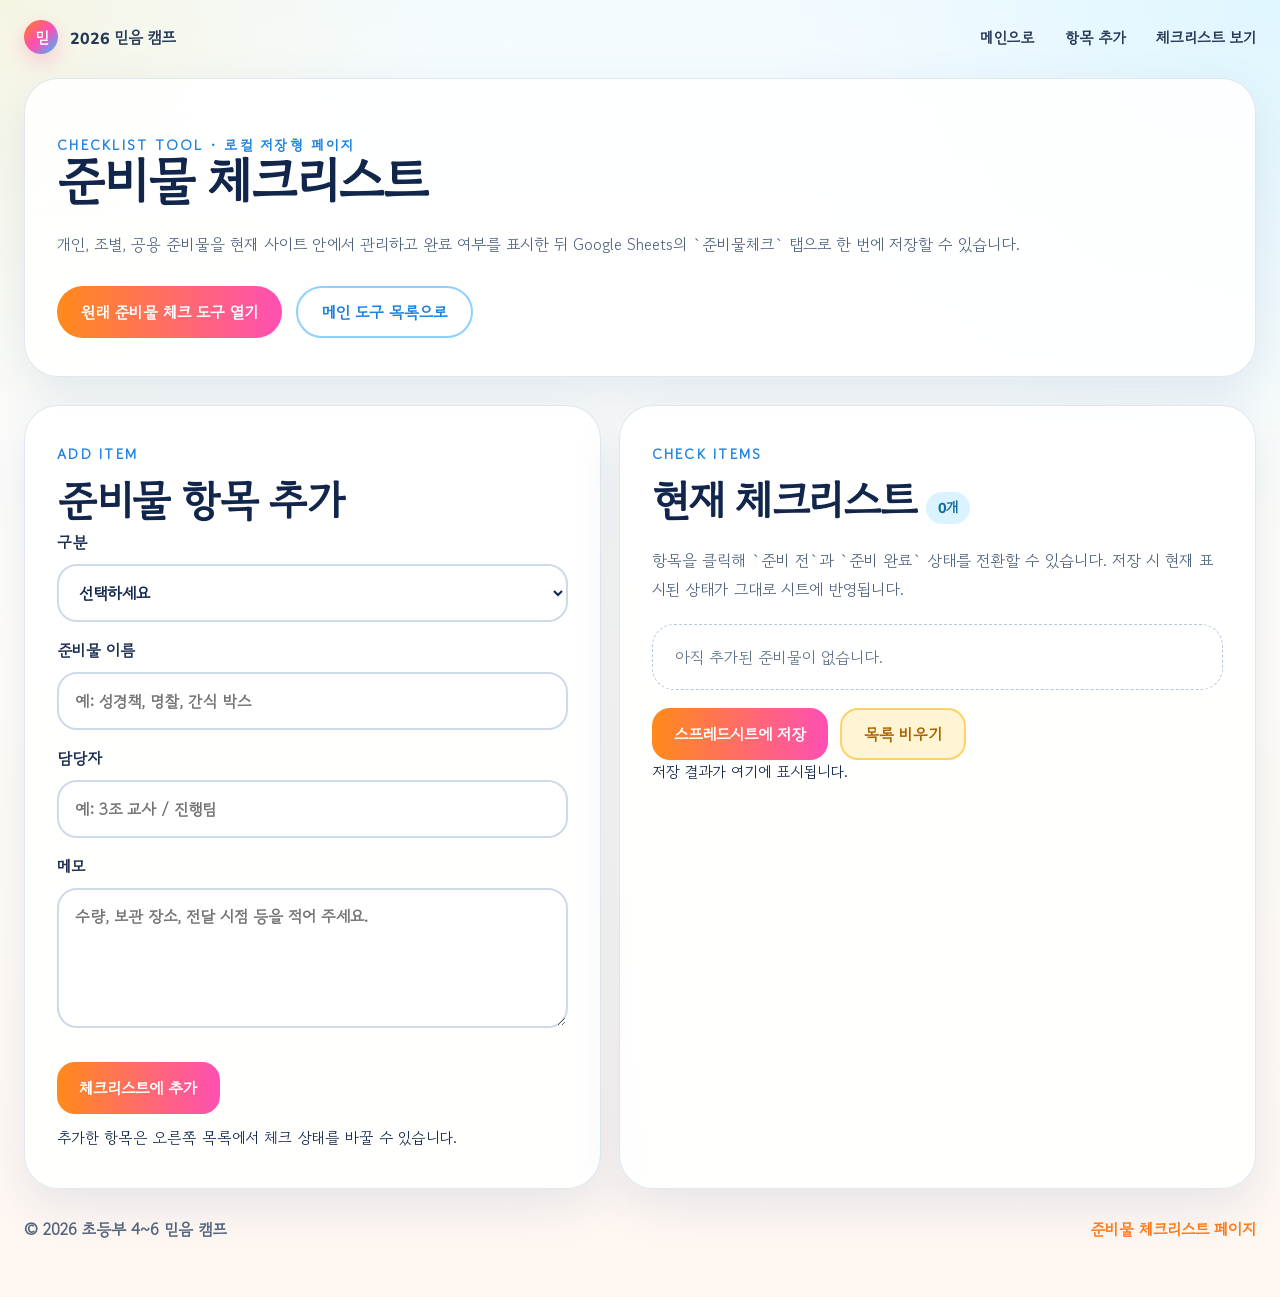
==== checklist.html @ 9b4f88d0 "Add local camp tool pages and compact layouts. Publish local save-enabled planning tools for schedul" ====
<!DOCTYPE html>
<html lang="ko">
  <head>
    <meta charset="UTF-8" />
    <meta name="viewport" content="width=device-width, initial-scale=1.0" />
    <meta name="referrer" content="strict-origin-when-cross-origin" />
    <title>준비물 체크리스트 | 2026 초등부 4~6 믿음 캠프</title>
    <link rel="stylesheet" href="./styles.css" />
  </head>
  <body>
    <div class="page-shell">
      <header class="site-header">
        <a class="brand" href="./index.html" aria-label="2026 믿음 캠프 홈">
          <span class="brand-mark">믿</span>
          <span class="brand-text">2026 믿음 캠프</span>
        </a>
        <nav class="top-nav" aria-label="준비물 체크 메뉴">
          <a href="./index.html">메인으로</a>
          <a href="#checklist-form">항목 추가</a>
          <a href="#checklist-view">체크리스트 보기</a>
        </nav>
      </header>

      <main class="tool-page">
        <section class="tool-hero card-block">
          <p class="section-kicker">CHECKLIST TOOL · 로컬 저장형 페이지</p>
          <h1>준비물 체크리스트</h1>
          <p>
            개인, 조별, 공용 준비물을 현재 사이트 안에서 관리하고 완료 여부를 표시한 뒤 Google Sheets의
            `준비물체크` 탭으로 한 번에 저장할 수 있습니다.
          </p>
          <div class="manual-link-row">
            <a
              class="manual-link primary"
              href="https://claude.ai/public/artifacts/e271e723-3669-4b1d-9805-32eaeed87970"
              target="_blank"
              rel="noopener noreferrer"
            >
              원래 준비물 체크 도구 열기
            </a>
            <a class="manual-link secondary" href="./index.html#before">메인 도구 목록으로</a>
          </div>
        </section>

        <section class="tool-layout tool-layout-two">
          <article class="tool-card-panel card-block" id="checklist-form">
            <div class="section-heading">
              <p class="section-kicker">ADD ITEM</p>
              <h2>준비물 항목 추가</h2>
            </div>
            <form class="camp-form single-column" id="checklist-entry-form">
              <label>
                구분
                <select name="category" required>
                  <option value="">선택하세요</option>
                  <option value="개인">개인</option>
                  <option value="조별">조별</option>
                  <option value="공용">공용</option>
                </select>
              </label>
              <label>
                준비물 이름
                <input type="text" name="item" placeholder="예: 성경책, 명찰, 간식 박스" required />
              </label>
              <label>
                담당자
                <input type="text" name="owner" placeholder="예: 3조 교사 / 진행팀" />
              </label>
              <label>
                메모
                <textarea name="notes" rows="4" placeholder="수량, 보관 장소, 전달 시점 등을 적어 주세요."></textarea>
              </label>
              <div class="tool-inline-actions">
                <button class="tool-primary-button" type="submit">체크리스트에 추가</button>
                <p id="checklist-entry-status" class="status-note">추가한 항목은 오른쪽 목록에서 체크 상태를 바꿀 수 있습니다.</p>
              </div>
            </form>
          </article>

          <article class="tool-card-panel card-block" id="checklist-view">
            <div class="section-heading">
              <p class="section-kicker">CHECK ITEMS</p>
              <h2>현재 체크리스트 <span class="tool-count-badge" id="checklist-total-count">0개</span></h2>
            </div>
            <p class="tool-subcopy">
              항목을 클릭해 `준비 전`과 `준비 완료` 상태를 전환할 수 있습니다. 저장 시 현재 표시된 상태가 그대로
              시트에 반영됩니다.
            </p>
            <div id="checklist-empty" class="tool-empty">아직 추가된 준비물이 없습니다.</div>
            <div id="checklist-groups" class="tool-result-stack" aria-live="polite"></div>
            <div class="tool-inline-actions tool-save-actions">
              <button class="tool-primary-button" id="checklist-save-button" type="button">스프레드시트에 저장</button>
              <button class="tool-secondary-button" id="checklist-clear-button" type="button">목록 비우기</button>
            </div>
            <p id="checklist-save-status" class="status-note">저장 결과가 여기에 표시됩니다.</p>
          </article>
        </section>
      </main>

      <footer class="site-footer">
        <p>© 2026 초등부 4~6 믿음 캠프</p>
        <p>준비물 체크리스트 페이지</p>
      </footer>
    </div>

    <script src="./camp-backend.js"></script>
    <script src="./checklist.js"></script>
  </body>
</html>
---- styles.css ----
@import url("https://fonts.googleapis.com/css2?family=Gowun+Dodum&family=Nunito:wght@600;700;800;900&display=swap");

:root {
  --bg: #f7fbff;
  --surface: rgba(255, 255, 255, 0.88);
  --surface-strong: #ffffff;
  --ink: #12264b;
  --muted: #53657f;
  --line: rgba(87, 121, 170, 0.18);
  --shadow: 0 18px 48px rgba(82, 118, 168, 0.14);
  --hero-gradient: linear-gradient(135deg, #ff7e1c 0%, #ff4db8 52%, #21c7ff 100%);
  --button-gradient: linear-gradient(90deg, #ff8a1a 0%, #ff4fb4 100%);
  --before-border: #a9dcff;
  --during-border: #ff9fcf;
  --after-border: #ffd76b;
  --before-icon: #7ad7ff;
  --during-icon: #ff9bc5;
  --after-icon: #ffd43d;
  --section-bg: linear-gradient(180deg, rgba(255, 255, 255, 0.78), rgba(255, 255, 255, 0.92));
  --ok: #167f53;
  --error: #c74242;
  --pending: #c07212;
}

* {
  box-sizing: border-box;
}

html {
  scroll-behavior: smooth;
}

body {
  margin: 0;
  font-family: "Gowun Dodum", "Nunito", "Pretendard", "Noto Sans KR", sans-serif;
  color: var(--ink);
  background:
    radial-gradient(circle at top left, rgba(255, 219, 104, 0.18), transparent 24%),
    radial-gradient(circle at top right, rgba(92, 211, 255, 0.14), transparent 28%),
    linear-gradient(180deg, #f4fbff 0%, #fffdf8 48%, #fff7f2 100%);
}

a {
  color: inherit;
}

.page-shell {
  width: min(1240px, calc(100% - 48px));
  margin: 0 auto;
  padding: 20px 0 56px;
}

.site-header {
  display: flex;
  align-items: center;
  justify-content: space-between;
  gap: 20px;
  margin-bottom: 24px;
}

.brand {
  display: inline-flex;
  align-items: center;
  gap: 12px;
  text-decoration: none;
  font-weight: 800;
  font-family: "Nunito", "Gowun Dodum", "Pretendard", "Noto Sans KR", sans-serif;
}

.brand-mark {
  width: 34px;
  height: 34px;
  display: inline-flex;
  align-items: center;
  justify-content: center;
  border-radius: 50%;
  background: var(--hero-gradient);
  color: white;
  font-size: 0.95rem;
  box-shadow: 0 8px 20px rgba(255, 105, 168, 0.3);
}

.brand-text {
  font-size: 1rem;
  color: #243756;
}

.top-nav {
  display: flex;
  align-items: center;
  gap: 30px;
}

.top-nav a {
  text-decoration: none;
  font-weight: 700;
  font-size: 0.95rem;
  color: #283956;
  font-family: "Nunito", "Gowun Dodum", "Pretendard", "Noto Sans KR", sans-serif;
}

.hero {
  min-height: 520px;
  display: flex;
  flex-direction: column;
  align-items: center;
  justify-content: center;
  text-align: center;
  padding: 72px 24px 84px;
}

.hero-badge {
  display: inline-flex;
  align-items: center;
  gap: 10px;
  padding: 10px 16px;
  border-radius: 999px;
  background: rgba(255, 255, 255, 0.92);
  border: 1px solid rgba(255, 176, 125, 0.55);
  box-shadow: 0 10px 24px rgba(42, 85, 140, 0.08);
  font-size: 0.88rem;
  font-weight: 800;
  letter-spacing: 0.06em;
  color: #f06e17;
}

.hero-dot {
  width: 9px;
  height: 9px;
  border-radius: 50%;
  background: linear-gradient(180deg, #4dd1a6 0%, #00b0ff 100%);
}

.hero-year {
  margin: 34px 0 8px;
  font-size: clamp(2rem, 4vw, 3rem);
  line-height: 1;
  font-weight: 900;
  color: #ff8f17;
}

.hero h1 {
  margin: 0;
  line-height: 0.94;
  letter-spacing: -0.04em;
}

.hero h1 span,
.hero h1 strong {
  display: block;
}

.hero h1 span {
  font-size: clamp(2.35rem, 5.7vw, 4.1rem);
  font-weight: 900;
  color: #101d3f;
  font-family: "Nunito", "Gowun Dodum", "Pretendard", "Noto Sans KR", sans-serif;
}

.hero h1 strong {
  margin-top: 10px;
  font-size: clamp(2.7rem, 6.4vw, 4.7rem);
  font-weight: 900;
  background: var(--hero-gradient);
  -webkit-background-clip: text;
  background-clip: text;
  color: transparent;
  font-family: "Nunito", "Gowun Dodum", "Pretendard", "Noto Sans KR", sans-serif;
}

.hero-copy {
  margin: 28px 0 0;
  max-width: 720px;
  color: #3d4f69;
  font-size: clamp(1.05rem, 2vw, 1.45rem);
  line-height: 1.7;
  font-weight: 600;
}

.hero-actions {
  display: flex;
  flex-wrap: wrap;
  justify-content: center;
  gap: 16px;
  margin-top: 34px;
}

.hero-button {
  min-width: 180px;
  min-height: 56px;
  display: inline-flex;
  align-items: center;
  justify-content: center;
  padding: 0 28px;
  border-radius: 999px;
  text-decoration: none;
  font-weight: 800;
  box-shadow: 0 12px 24px rgba(255, 128, 61, 0.14);
  font-family: "Nunito", "Gowun Dodum", "Pretendard", "Noto Sans KR", sans-serif;
}

.hero-button.primary {
  background: var(--button-gradient);
  color: white;
}

.hero-button.secondary {
  background: rgba(255, 255, 255, 0.9);
  color: #15a4de;
  border: 2px solid #6cd3f9;
}

.hero-button.tertiary {
  background: rgba(255, 244, 210, 0.96);
  color: #a86400;
  border: 2px solid #ffd267;
}

main {
  display: grid;
  gap: 56px;
}

.card-block,
.tools-section {
  background: var(--surface);
  border: 1px solid var(--line);
  border-radius: 34px;
  box-shadow: var(--shadow);
}

.media-showcase {
  padding: 38px 32px;
  border-color: rgba(108, 211, 249, 0.45);
}

.media-showcase .section-kicker {
  color: #1b80df;
}

.media-grid {
  display: grid;
  grid-template-columns: repeat(3, minmax(0, 1fr));
  gap: 18px;
  margin-top: 28px;
}

.media-card {
  margin: 0;
  padding: 20px;
  border-radius: 28px;
  background: rgba(255, 255, 255, 0.96);
  border: 1px solid var(--line);
  box-shadow: 0 12px 28px rgba(71, 97, 140, 0.08);
}

.media-frame {
  overflow: hidden;
  border-radius: 24px;
  background: linear-gradient(180deg, #edf7ff 0%, #fff8e9 100%);
}

.poster-frame {
  display: flex;
  align-items: center;
  justify-content: center;
  padding: 18px;
}

.poster-frame img {
  display: block;
  width: min(100%, 360px);
  height: auto;
  border-radius: 20px;
  box-shadow: 0 18px 32px rgba(20, 39, 77, 0.14);
}

.video-embed {
  position: relative;
  aspect-ratio: 16 / 9;
}

.video-embed iframe {
  width: 100%;
  height: 100%;
  border: 0;
}

.media-card figcaption,
.media-description {
  margin: 16px 0 0;
  color: #4f617b;
  font-size: 1rem;
  line-height: 1.75;
}

.materials-card {
  display: flex;
  flex-direction: column;
}

.materials-label {
  margin: 0;
  color: #b46700;
  font-size: 1.2rem;
  font-weight: 900;
}

.material-stack {
  position: relative;
  width: min(100%, 240px);
  height: 220px;
  margin: 18px auto 6px;
}

.material-card {
  position: absolute;
  width: 150px;
  height: auto;
  border-radius: 20px;
  border: 4px solid white;
  box-shadow: 0 16px 26px rgba(31, 53, 92, 0.18);
}

.material-card.card-one {
  left: 0;
  top: 34px;
  transform: rotate(-9deg);
}

.material-card.card-two {
  left: 48px;
  top: 12px;
  transform: rotate(0deg);
  z-index: 2;
}

.material-card.card-three {
  right: 0;
  top: 34px;
  transform: rotate(9deg);
}

.material-links {
  display: flex;
  flex-wrap: wrap;
  gap: 10px;
  margin-top: auto;
}

.material-links a {
  display: inline-flex;
  align-items: center;
  justify-content: center;
  min-height: 40px;
  padding: 0 14px;
  border-radius: 999px;
  text-decoration: none;
  font-weight: 800;
  background: rgba(255, 244, 210, 0.96);
  color: #a86400;
  border: 2px solid #ffd267;
}

.intro {
  padding: 52px 48px 42px;
  border-color: rgba(255, 191, 119, 0.5);
}

.section-kicker {
  margin: 0 0 16px;
  font-size: 0.88rem;
  letter-spacing: 0.16em;
  text-transform: uppercase;
  font-weight: 900;
}

.intro .section-kicker {
  color: #df4d9f;
}

.section-heading {
  position: relative;
}

.section-heading h2 {
  margin: 0;
  font-size: clamp(1.7rem, 3.3vw, 2.8rem);
  line-height: 1.18;
  letter-spacing: -0.03em;
  font-family: "Nunito", "Gowun Dodum", "Pretendard", "Noto Sans KR", sans-serif;
}

.intro p {
  margin: 28px 0 0;
  color: #46566f;
  font-size: 1.15rem;
  line-height: 1.95;
}

.verse-card {
  margin-top: 28px;
  padding: 20px 22px;
  border-radius: 18px;
  background: linear-gradient(90deg, #fff2c8 0%, #ffe9b7 100%);
  color: #b24c18;
  font-size: 1.15rem;
  font-weight: 900;
}

.theme-grid {
  display: grid;
  grid-template-columns: repeat(3, minmax(0, 1fr));
  gap: 18px;
  margin-top: 28px;
}

.theme-pill {
  padding: 22px 24px;
  border-radius: 22px;
}

.theme-pill span {
  display: block;
  margin-bottom: 12px;
  font-size: 0.9rem;
  font-weight: 800;
}

.theme-pill strong {
  font-size: 1.8rem;
  line-height: 1.2;
}

.theme-pill.blue {
  background: linear-gradient(135deg, #d9f2ff 0%, #c7ebff 100%);
  color: #1170a7;
}

.theme-pill.pink {
  background: linear-gradient(135deg, #ffe1f0 0%, #ffd4eb 100%);
  color: #d63c92;
}

.theme-pill.yellow {
  background: linear-gradient(135deg, #fff6c8 0%, #ffe98d 100%);
  color: #d27c00;
}

.tools-section {
  position: relative;
  padding: 0;
  overflow: hidden;
  background: var(--section-bg);
}

.tools-section::before {
  content: "";
  position: absolute;
  inset: 0;
  pointer-events: none;
  background:
    radial-gradient(circle at top right, rgba(255, 220, 150, 0.22), transparent 30%),
    radial-gradient(circle at bottom left, rgba(173, 227, 255, 0.12), transparent 28%);
}

.tools-section .section-heading {
  padding: 34px 28px 18px;
}

#before .section-kicker {
  color: #1b80df;
}

#during .section-kicker {
  color: #ff3f98;
}

#after .section-kicker {
  color: #ff9620;
}

.section-copy {
  margin: 14px 0 0;
  max-width: 760px;
  color: #4e617f;
  font-size: 1.08rem;
  line-height: 1.7;
}

.section-number {
  position: absolute;
  right: 6px;
  top: 0;
  font-size: clamp(4.2rem, 10vw, 6rem);
  line-height: 1;
  font-weight: 900;
  opacity: 0.5;
}

#before .section-number {
  color: #8ed0ff;
}

#during .section-number {
  color: #f3a3d7;
}

#after .section-number {
  color: #ffd659;
}

.tools-grid {
  position: relative;
  display: grid;
  grid-template-columns: repeat(3, minmax(0, 1fr));
  gap: 18px;
  padding: 0 18px 18px;
}

.tool-card {
  background: var(--surface-strong);
  border-radius: 24px;
  padding: 22px 18px 18px;
  min-height: 210px;
  box-shadow: 0 12px 28px rgba(71, 97, 140, 0.12);
  display: flex;
  flex-direction: column;
  gap: 14px;
}

.tool-card.peach {
  border: 2px solid var(--before-border);
}

.tool-card.sky {
  border: 2px solid var(--during-border);
}

.tool-card.mint {
  border: 2px solid var(--after-border);
}

.tool-chip {
  width: 38px;
  height: 38px;
  border-radius: 14px;
  display: inline-flex;
  align-items: center;
  justify-content: center;
  font-size: 1.15rem;
  font-weight: 900;
}

.tool-card.peach .tool-chip {
  background: var(--before-icon);
  color: #095d8e;
}

.tool-card.sky .tool-chip {
  background: var(--during-icon);
  color: #b61c6d;
}

.tool-card.mint .tool-chip {
  background: var(--after-icon);
  color: #996600;
}

.tool-card h3 {
  margin: 0;
  font-size: 1.75rem;
  line-height: 1.2;
  letter-spacing: -0.03em;
  font-family: "Nunito", "Gowun Dodum", "Pretendard", "Noto Sans KR", sans-serif;
}

.tool-card p {
  margin: 0;
  color: #4c5d75;
  font-size: 1rem;
  line-height: 1.75;
  flex: 1;
}

.tool-card a {
  display: inline-flex;
  align-items: center;
  justify-content: space-between;
  gap: 18px;
  min-height: 46px;
  padding: 0 16px 0 18px;
  border-radius: 999px;
  background: var(--button-gradient);
  color: white;
  text-decoration: none;
  font-weight: 800;
  box-shadow: 0 10px 20px rgba(255, 98, 110, 0.22);
}

.tool-link-label {
  font-size: 0.98rem;
}

.tool-link-meta {
  font-size: 0.84rem;
  opacity: 0.95;
}

.form-demo {
  padding: 38px 32px;
}

.download-pack {
  padding: 38px 32px;
  border-color: rgba(255, 210, 103, 0.5);
}

.download-pack .section-kicker {
  color: #b96c00;
}

.download-guide {
  margin: 16px 0 0;
  color: #546680;
  font-size: 1.05rem;
  line-height: 1.8;
}

.download-button {
  display: inline-flex;
  align-items: center;
  justify-content: center;
  min-height: 58px;
  margin-top: 24px;
  padding: 0 28px;
  border-radius: 999px;
  text-decoration: none;
  font-weight: 900;
}

.download-button.pending {
  background: rgba(255, 244, 210, 0.96);
  color: #a86400;
  border: 2px dashed #ffd267;
  cursor: default;
}

.download-button.ready {
  background: var(--button-gradient);
  color: white;
  box-shadow: 0 12px 24px rgba(255, 128, 61, 0.16);
}

.form-demo .section-kicker {
  color: #1b80df;
}

.form-guide {
  margin: 16px 0 0;
  color: #50627e;
  font-size: 1.05rem;
  line-height: 1.8;
}

.form-panels {
  display: grid;
  grid-template-columns: repeat(3, minmax(0, 1fr));
  gap: 18px;
  margin-top: 24px;
}

.form-card {
  background: rgba(255, 255, 255, 0.96);
  border: 1px solid var(--line);
  border-radius: 26px;
  padding: 22px;
  box-shadow: 0 12px 28px rgba(71, 97, 140, 0.08);
}

.form-card h3 {
  margin: 0;
  font-size: 1.4rem;
  font-family: "Nunito", "Gowun Dodum", "Pretendard", "Noto Sans KR", sans-serif;
}

.form-card > p {
  margin: 12px 0 18px;
  color: #596b84;
  line-height: 1.75;
}

.camp-form {
  display: grid;
  grid-template-columns: repeat(2, minmax(0, 1fr));
  gap: 16px;
}

.camp-form.single-column {
  grid-template-columns: 1fr;
}

.camp-form label {
  display: flex;
  flex-direction: column;
  gap: 10px;
  font-size: 1rem;
  font-weight: 800;
  color: #1f3152;
}

.camp-form label.full,
.form-actions.full {
  grid-column: 1 / -1;
}

.camp-form input,
.camp-form select,
.camp-form textarea {
  width: 100%;
  min-height: 58px;
  border: 2px solid #ced9ea;
  border-radius: 20px;
  padding: 14px 16px;
  background: white;
  color: var(--ink);
  font: inherit;
  font-weight: 700;
}

.camp-form textarea {
  min-height: 140px;
  resize: vertical;
}

.form-actions {
  display: flex;
  flex-direction: column;
  gap: 10px;
}

.form-actions button {
  min-height: 54px;
  border: 0;
  border-radius: 18px;
  background: #2d5f93;
  color: white;
  font: inherit;
  font-weight: 900;
  cursor: pointer;
}

.status-note {
  margin: 0;
  min-height: 24px;
  font-size: 0.96rem;
  line-height: 1.5;
}

.status-note[data-state="ok"] {
  color: var(--ok);
  font-weight: 800;
}

.status-note[data-state="error"] {
  color: var(--error);
  font-weight: 800;
}

.status-note[data-state="pending"] {
  color: var(--pending);
  font-weight: 800;
}

.site-footer {
  display: flex;
  justify-content: space-between;
  gap: 18px;
  padding: 28px 0 0;
  color: #52647c;
  font-weight: 700;
}

.site-footer p {
  margin: 0;
}

.site-footer p:last-child {
  color: #ff7a18;
}

.manual-page {
  display: grid;
  gap: 28px;
}

.manual-hero {
  padding: 46px 40px;
  text-align: left;
  border-color: rgba(255, 191, 119, 0.45);
}

.manual-hero .section-kicker {
  color: #1b80df;
}

.manual-hero p {
  margin: 18px 0 0;
  max-width: 780px;
  color: #4b5e79;
  font-size: 1.08rem;
  line-height: 1.85;
}

.manual-link-row {
  display: flex;
  flex-wrap: wrap;
  gap: 14px;
  margin-top: 28px;
}

.manual-link {
  display: inline-flex;
  align-items: center;
  justify-content: center;
  min-height: 52px;
  padding: 0 24px;
  border-radius: 999px;
  text-decoration: none;
  font-weight: 800;
}

.manual-link.primary {
  background: var(--button-gradient);
  color: white;
}

.manual-link.secondary {
  background: rgba(255, 255, 255, 0.92);
  color: #1b80df;
  border: 2px solid #8ed0ff;
}

.manual-grid {
  display: grid;
  grid-template-columns: repeat(2, minmax(0, 1fr));
  gap: 18px;
}

.manual-card {
  padding: 28px 26px;
}

.manual-card .section-kicker {
  color: #df4d9f;
}

.manual-card p,
.manual-card li {
  color: #4b5d78;
  line-height: 1.8;
}

.manual-card ul {
  margin: 18px 0 0;
  padding-left: 20px;
}

.manual-card li + li {
  margin-top: 10px;
}

.manual-card h3 {
  margin: 0;
  font-size: 1.4rem;
  color: #183154;
  font-family: "Nunito", "Gowun Dodum", "Pretendard", "Noto Sans KR", sans-serif;
}

.manual-summary {
  display: grid;
  gap: 14px;
  margin-top: 20px;
}

.manual-summary-item {
  padding: 18px 20px;
  border-radius: 20px;
  background: rgba(255, 255, 255, 0.92);
  border: 1px solid var(--line);
}

.manual-summary-item strong {
  display: block;
  margin-bottom: 8px;
  color: #17335b;
  font-size: 1.02rem;
}

.manual-note {
  padding: 24px 26px;
}

.manual-note .section-kicker {
  color: #ff9620;
}

.manual-note p {
  margin: 16px 0 0;
  color: #4b5d78;
  line-height: 1.85;
}

.schedule-page {
  display: grid;
  gap: 28px;
}

.schedule-hero,
.schedule-form-card,
.schedule-list-card {
  padding: 38px 32px;
}

.schedule-hero .section-kicker,
.schedule-form-card .section-kicker,
.schedule-list-card .section-kicker {
  color: #1b80df;
}

.schedule-hero p,
.schedule-guide {
  margin: 16px 0 0;
  color: #51637d;
  line-height: 1.8;
}

.schedule-layout {
  display: grid;
  grid-template-columns: minmax(0, 0.95fr) minmax(0, 1.05fr);
  gap: 18px;
}

.schedule-actions,
.schedule-save-row {
  display: flex;
  flex-wrap: wrap;
  gap: 12px;
  align-items: center;
  margin-top: 18px;
}

.schedule-actions button,
.schedule-save-button,
.schedule-clear-button {
  min-height: 52px;
  border: 0;
  border-radius: 18px;
  padding: 0 22px;
  font: inherit;
  font-weight: 900;
  cursor: pointer;
}

.schedule-actions button,
.schedule-save-button {
  background: var(--button-gradient);
  color: white;
}

.schedule-clear-button {
  background: rgba(255, 244, 210, 0.96);
  color: #a86400;
  border: 2px solid #ffd267;
}

.schedule-empty {
  margin-top: 20px;
  padding: 20px 22px;
  border-radius: 22px;
  background: rgba(255, 255, 255, 0.92);
  border: 1px dashed #b7c8df;
  color: #607189;
}

.schedule-items {
  display: grid;
  gap: 14px;
  margin-top: 18px;
}

.schedule-item {
  padding: 18px 20px;
  border-radius: 22px;
  background: rgba(255, 255, 255, 0.96);
  border: 1px solid var(--line);
  box-shadow: 0 10px 24px rgba(71, 97, 140, 0.06);
}

.schedule-item-head {
  display: flex;
  justify-content: space-between;
  gap: 12px;
  align-items: center;
}

.schedule-item-head strong {
  color: #17335b;
  font-size: 1.08rem;
  font-family: "Nunito", "Gowun Dodum", "Pretendard", "Noto Sans KR", sans-serif;
}

.schedule-item p {
  margin: 12px 0 8px;
  color: #4f617b;
  line-height: 1.75;
}

.schedule-item span {
  color: #63758f;
  font-size: 0.96rem;
  font-weight: 700;
}

.schedule-remove-button {
  min-height: 36px;
  border: 0;
  border-radius: 999px;
  padding: 0 14px;
  background: rgba(255, 230, 235, 0.98);
  color: #bd446f;
  font: inherit;
  font-weight: 900;
  cursor: pointer;
}

.tool-page {
  display: grid;
  gap: 28px;
}

.tool-hero,
.tool-card-panel {
  padding: 38px 32px;
}

.tool-hero .section-kicker,
.tool-card-panel .section-kicker {
  color: #1b80df;
}

.tool-hero h1 {
  margin: 0;
  font-size: clamp(2rem, 4vw, 3.2rem);
  line-height: 1.08;
  letter-spacing: -0.03em;
  font-family: "Nunito", "Gowun Dodum", "Pretendard", "Noto Sans KR", sans-serif;
}

.tool-hero p,
.tool-subcopy {
  margin: 16px 0 0;
  color: #51637d;
  line-height: 1.8;
}

.tool-layout {
  display: grid;
  gap: 18px;
}

.tool-layout-two {
  grid-template-columns: minmax(0, 0.95fr) minmax(0, 1.05fr);
}

.tool-layout-three {
  grid-template-columns: repeat(3, minmax(0, 1fr));
}

.tool-inline-actions,
.tool-save-actions {
  display: flex;
  flex-wrap: wrap;
  align-items: center;
  gap: 12px;
  margin-top: 18px;
}

.tool-primary-button,
.tool-secondary-button {
  min-height: 52px;
  border-radius: 18px;
  padding: 0 22px;
  font: inherit;
  font-weight: 900;
  cursor: pointer;
}

.tool-primary-button {
  border: 0;
  background: var(--button-gradient);
  color: white;
}

.tool-secondary-button {
  background: rgba(255, 244, 210, 0.96);
  color: #a86400;
  border: 2px solid #ffd267;
}

.tool-list,
.tool-result-stack {
  display: grid;
  gap: 14px;
}

.tool-list {
  margin-top: 18px;
}

.tool-empty {
  margin-top: 20px;
  padding: 20px 22px;
  border-radius: 22px;
  background: rgba(255, 255, 255, 0.92);
  border: 1px dashed #b7c8df;
  color: #607189;
}

.tool-item,
.tool-group-box,
.tool-summary-box {
  padding: 18px 20px;
  border-radius: 22px;
  background: rgba(255, 255, 255, 0.96);
  border: 1px solid var(--line);
  box-shadow: 0 10px 24px rgba(71, 97, 140, 0.06);
}

.tool-item-head {
  display: flex;
  justify-content: space-between;
  align-items: center;
  gap: 12px;
}

.tool-item-head strong,
.tool-summary-box strong {
  color: #17335b;
  font-size: 1.04rem;
  font-family: "Nunito", "Gowun Dodum", "Pretendard", "Noto Sans KR", sans-serif;
}

.tool-summary-box strong {
  display: block;
}

.tool-item p,
.tool-item span,
.tool-group-box p,
.tool-group-box span,
.tool-summary-box span {
  color: #4f617b;
  line-height: 1.75;
}

.tool-item p {
  margin: 10px 0 6px;
}

.tool-item span {
  display: block;
}

.tool-heading-with-count {
  display: flex;
  align-items: center;
  justify-content: space-between;
  gap: 10px;
}

.tool-count-badge {
  display: inline-flex;
  align-items: center;
  justify-content: center;
  min-height: 32px;
  padding: 0 12px;
  border-radius: 999px;
  background: rgba(218, 242, 255, 0.96);
  color: #116f9d;
  font-size: 0.9rem;
  font-weight: 800;
  vertical-align: middle;
}

.tool-collapse-item {
  padding: 0;
  overflow: hidden;
}

.tool-collapse-summary {
  display: flex;
  align-items: center;
  justify-content: space-between;
  gap: 14px;
  padding: 18px 20px;
  cursor: pointer;
  list-style: none;
}

.tool-collapse-summary::-webkit-details-marker {
  display: none;
}

.tool-collapse-main {
  display: grid;
  gap: 10px;
  min-width: 0;
}

.tool-collapse-main strong {
  color: #17335b;
  font-size: 1.04rem;
  font-family: "Nunito", "Gowun Dodum", "Pretendard", "Noto Sans KR", sans-serif;
}

.tool-collapse-chips {
  display: flex;
  flex-wrap: wrap;
  gap: 8px;
}

.tool-collapse-toggle {
  display: inline-flex;
  align-items: center;
  justify-content: center;
  min-height: 34px;
  padding: 0 12px;
  border-radius: 999px;
  background: rgba(218, 242, 255, 0.96);
  color: #116f9d;
  font-size: 0.88rem;
  font-weight: 800;
  white-space: nowrap;
}

.tool-collapse-item[open] .tool-collapse-toggle {
  background: rgba(255, 244, 210, 0.96);
  color: #9b6900;
}

.tool-collapse-body {
  display: grid;
  gap: 8px;
  padding: 0 20px 18px;
  border-top: 1px solid rgba(206, 217, 234, 0.9);
}

.vehicle-collapse-summary {
  display: grid;
  grid-template-columns: minmax(0, 1fr) auto;
  align-items: start;
}

.vehicle-route-preview {
  display: block;
  color: #63758f;
  font-size: 0.93rem;
  line-height: 1.55;
  word-break: keep-all;
  overflow-wrap: anywhere;
}

.vehicle-results-panel {
  grid-column: 1 / -1;
}

.vehicle-tool-layout {
  grid-template-columns: repeat(2, minmax(0, 1fr));
}

.vehicle-summary-stack {
  grid-template-columns: 1fr;
}

.volunteer-collapse-item {
  padding: 0;
  overflow: hidden;
}

.volunteer-collapse-summary {
  display: flex;
  align-items: center;
  justify-content: space-between;
  gap: 14px;
  padding: 18px 20px;
  cursor: pointer;
  list-style: none;
}

.volunteer-collapse-summary::-webkit-details-marker {
  display: none;
}

.volunteer-collapse-main {
  display: grid;
  gap: 10px;
  min-width: 0;
}

.volunteer-collapse-main strong {
  color: #17335b;
  font-size: 1.04rem;
  font-family: "Nunito", "Gowun Dodum", "Pretendard", "Noto Sans KR", sans-serif;
}

.volunteer-collapse-chips {
  display: flex;
  flex-wrap: wrap;
  gap: 8px;
}

.volunteer-collapse-toggle {
  display: inline-flex;
  align-items: center;
  justify-content: center;
  min-height: 34px;
  padding: 0 12px;
  border-radius: 999px;
  background: rgba(218, 242, 255, 0.96);
  color: #116f9d;
  font-size: 0.88rem;
  font-weight: 800;
  white-space: nowrap;
}

.volunteer-collapse-item[open] .volunteer-collapse-toggle {
  background: rgba(255, 244, 210, 0.96);
  color: #9b6900;
}

.volunteer-collapse-body {
  display: grid;
  gap: 8px;
  padding: 0 20px 18px;
  border-top: 1px solid rgba(206, 217, 234, 0.9);
}

.volunteer-collapse-actions {
  margin-top: 8px;
}

.tool-summary-grid {
  display: grid;
  grid-template-columns: repeat(2, minmax(0, 1fr));
  gap: 14px;
  margin-top: 20px;
}

.summary-chip,
.member-pill,
.mini-meta {
  display: inline-flex;
  align-items: center;
  justify-content: center;
  min-height: 32px;
  border-radius: 999px;
  padding: 0 12px;
  font-size: 0.9rem;
  font-weight: 800;
}

.summary-chip {
  background: rgba(255, 230, 235, 0.98);
  color: #b83f73;
}

.member-pill {
  background: rgba(218, 242, 255, 0.96);
  color: #116f9d;
}

.member-pill.muted {
  background: rgba(240, 243, 248, 1);
  color: #72839a;
}

.mini-meta {
  background: rgba(255, 244, 210, 0.96);
  color: #9b6900;
}

.list-remove-button {
  min-height: 36px;
  border: 0;
  border-radius: 999px;
  padding: 0 14px;
  background: rgba(255, 230, 235, 0.98);
  color: #bd446f;
  font: inherit;
  font-weight: 900;
  cursor: pointer;
}

.assignment-route {
  font-weight: 700;
}

.check-row,
.inline-field {
  display: flex;
  align-items: center;
  gap: 10px;
}

.check-row {
  margin-top: 12px;
  color: #183154;
  font-weight: 800;
}

.check-row input[type="checkbox"] {
  width: 18px;
  height: 18px;
  min-height: auto;
  padding: 0;
  cursor: pointer;
}

.camp-form .check-row {
  flex-direction: row;
}

.inline-field {
  margin-top: 12px;
  justify-content: space-between;
  flex-wrap: wrap;
}

.inline-field span {
  color: #183154;
  font-weight: 800;
}

.inline-field select {
  min-width: 170px;
  min-height: 44px;
  border: 2px solid #ced9ea;
  border-radius: 16px;
  padding: 0 12px;
  font: inherit;
  font-weight: 700;
  color: var(--ink);
}

.team-member-list {
  display: flex;
  flex-wrap: wrap;
  gap: 10px;
  margin-top: 14px;
}

.member-row {
  display: flex;
  flex-wrap: wrap;
  gap: 8px;
}

.tool-group-box .tool-list,
.tool-summary-box .tool-list {
  margin-top: 14px;
}

@media (max-width: 1024px) {
  .media-grid,
  .manual-grid,
  .schedule-layout,
  .tool-layout-two,
  .tool-layout-three,
  .tools-grid,
  .theme-grid,
  .form-panels {
    grid-template-columns: repeat(2, minmax(0, 1fr));
  }
}

@media (max-width: 820px) {
  .page-shell {
    width: min(100% - 24px, 1240px);
  }

  .site-header,
  .top-nav,
  .hero-actions,
  .site-footer {
    flex-direction: column;
    align-items: flex-start;
  }

  .hero {
    min-height: auto;
    padding: 40px 12px 56px;
  }

  .intro,
  .media-showcase,
  .manual-hero,
  .manual-card,
  .manual-note,
  .schedule-hero,
  .schedule-form-card,
  .schedule-list-card,
  .tool-hero,
  .tool-card-panel,
  .download-pack,
  .form-demo {
    padding: 28px 20px;
  }

  .material-stack {
    width: 240px;
    margin-left: auto;
    margin-right: auto;
  }

  .tools-section .section-heading {
    padding: 28px 20px 16px;
  }

  .media-grid,
  .manual-grid,
  .schedule-layout,
  .tool-layout-two,
  .tool-layout-three,
  .tools-grid,
  .theme-grid,
  .form-panels,
  .camp-form,
  .tool-summary-grid {
    grid-template-columns: 1fr;
  }

  .vehicle-collapse-summary {
    grid-template-columns: 1fr;
  }

  .vehicle-collapse-summary .tool-collapse-toggle {
    justify-self: start;
    margin-top: 4px;
  }

  .section-number {
    position: static;
    display: block;
    margin-top: 10px;
  }
}
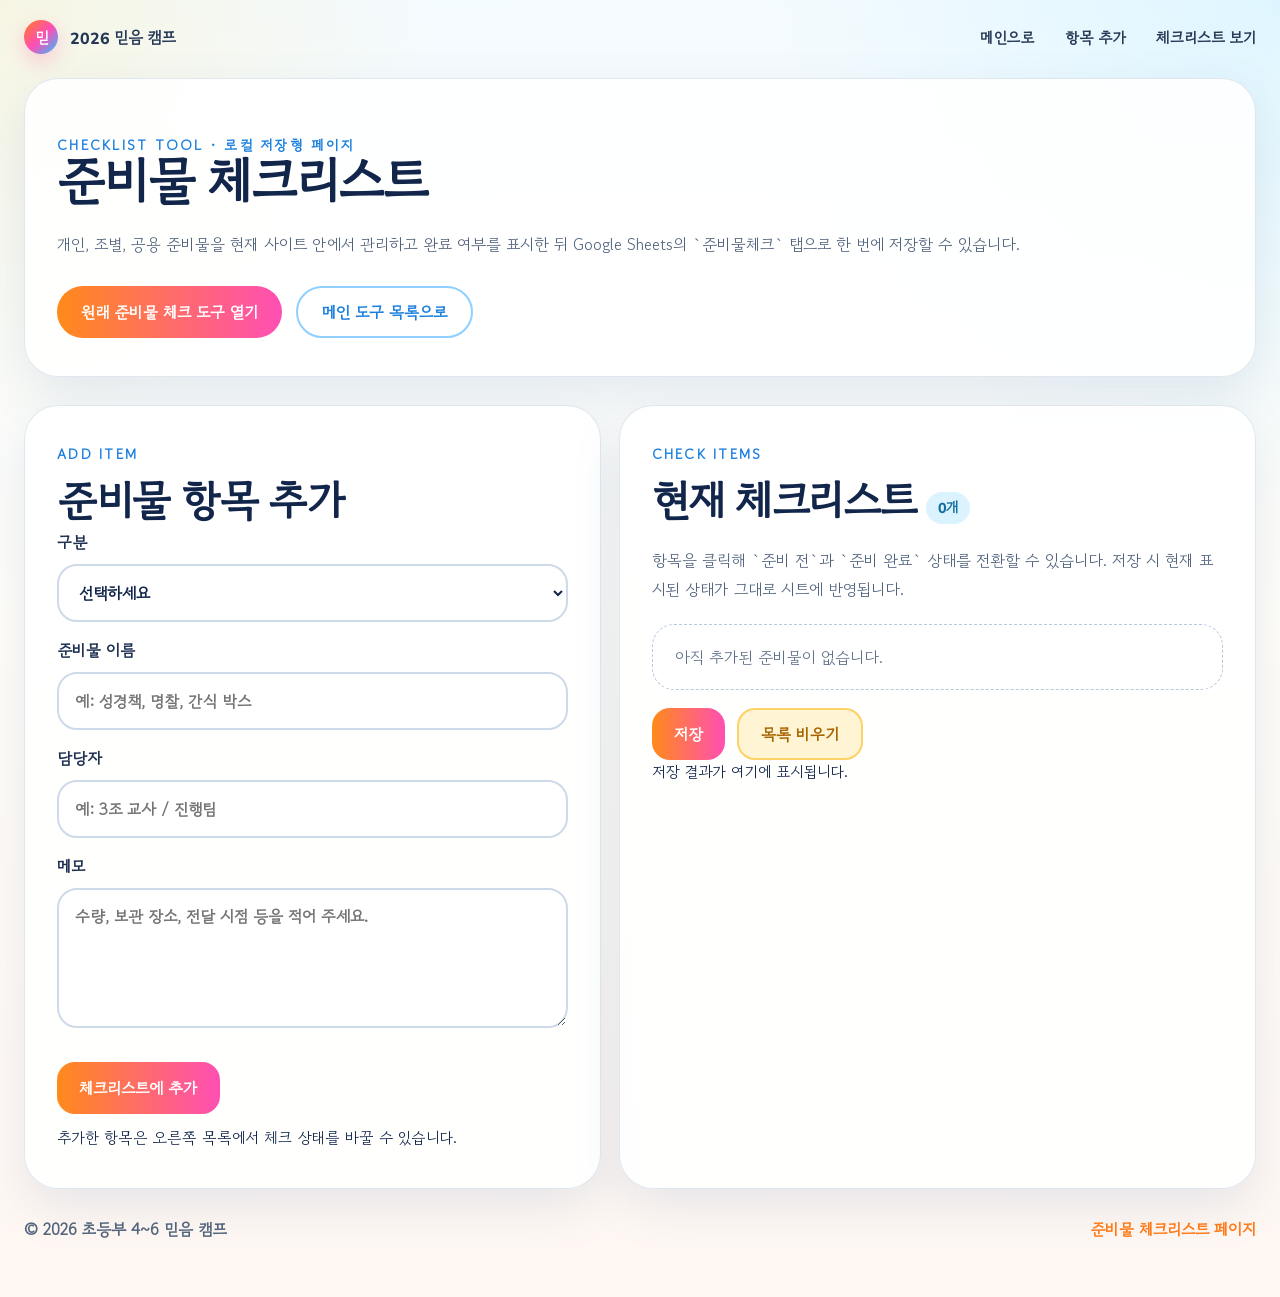
==== commit 6b2cde4e: "Shorten local tool save button labels. Update the four local camp planning pages so the primary save" ====
--- a/checklist.html
+++ b/checklist.html
@@ -89,7 +89,7 @@
             <div id="checklist-empty" class="tool-empty">아직 추가된 준비물이 없습니다.</div>
             <div id="checklist-groups" class="tool-result-stack" aria-live="polite"></div>
             <div class="tool-inline-actions tool-save-actions">
-              <button class="tool-primary-button" id="checklist-save-button" type="button">스프레드시트에 저장</button>
+              <button class="tool-primary-button" id="checklist-save-button" type="button">저장</button>
               <button class="tool-secondary-button" id="checklist-clear-button" type="button">목록 비우기</button>
             </div>
             <p id="checklist-save-status" class="status-note">저장 결과가 여기에 표시됩니다.</p>
